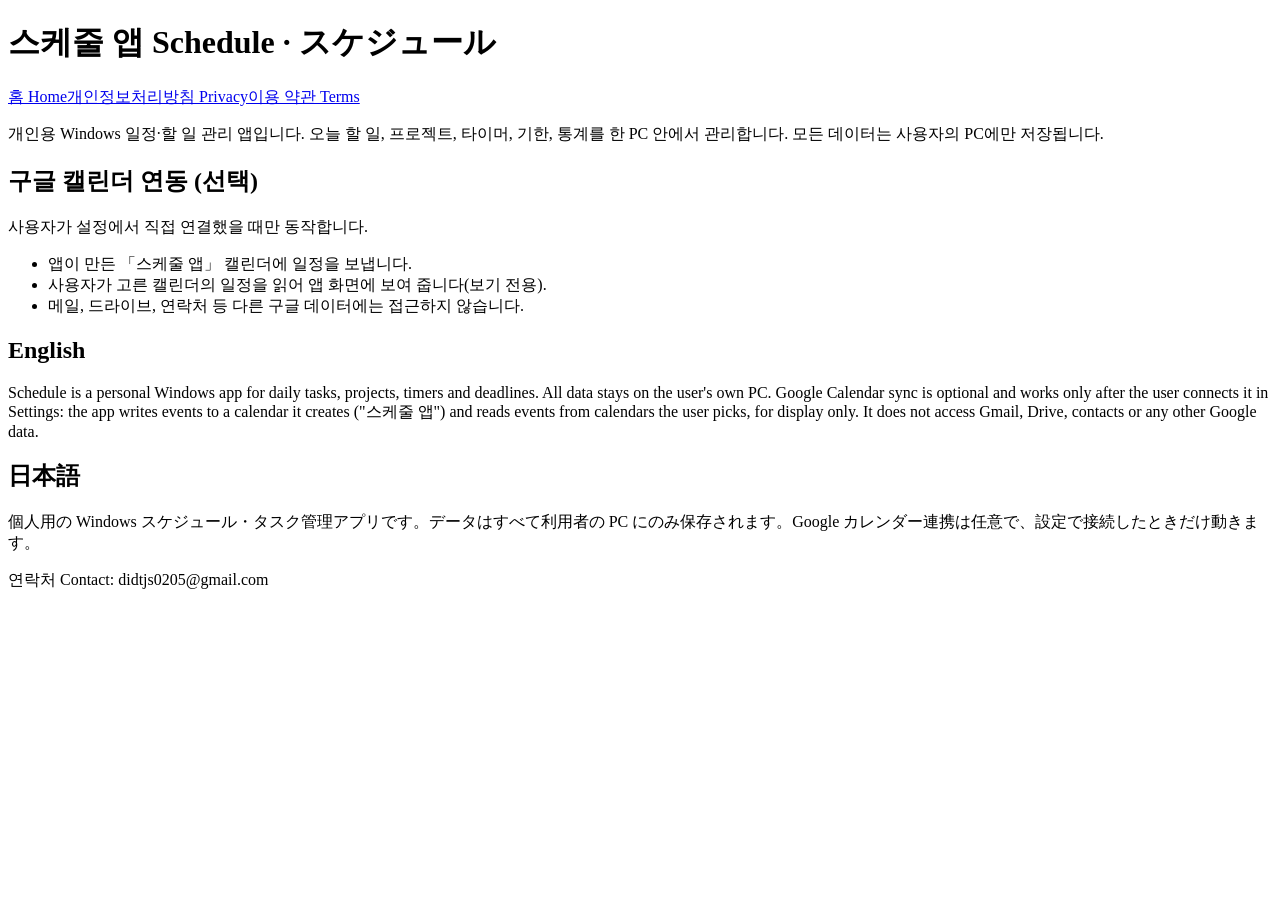
==== index.html @ 0fd7560d "Add index.html" ====
<!doctype html><html lang="ko"><head><meta charset="utf-8"><meta name="viewport" content="width=device-width,initial-scale=1"><title>스케줄 앱 (Schedule)</title><link rel="stylesheet" href="style.css"></head><body>
<h1>스케줄 앱 <span class="lang">Schedule · スケジュール</span></h1><nav><a href="./">홈 Home</a><a href="privacy.html">개인정보처리방침 Privacy</a><a href="terms.html">이용 약관 Terms</a></nav>
<p>개인용 Windows 일정·할 일 관리 앱입니다. 오늘 할 일, 프로젝트, 타이머, 기한, 통계를 한 PC 안에서 관리합니다. 모든 데이터는 사용자의 PC에만 저장됩니다.</p>
<h2>구글 캘린더 연동 (선택)</h2>
<p>사용자가 설정에서 직접 연결했을 때만 동작합니다.</p>
<ul><li>앱이 만든 「스케줄 앱」 캘린더에 일정을 보냅니다.</li><li>사용자가 고른 캘린더의 일정을 읽어 앱 화면에 보여 줍니다(보기 전용).</li><li>메일, 드라이브, 연락처 등 다른 구글 데이터에는 접근하지 않습니다.</li></ul>
<h2>English</h2>
<p>Schedule is a personal Windows app for daily tasks, projects, timers and deadlines. All data stays on the user's own PC. Google Calendar sync is optional and works only after the user connects it in Settings: the app writes events to a calendar it creates ("스케줄 앱") and reads events from calendars the user picks, for display only. It does not access Gmail, Drive, contacts or any other Google data.</p>
<h2>日本語</h2>
<p>個人用の Windows スケジュール・タスク管理アプリです。データはすべて利用者の PC にのみ保存されます。Google カレンダー連携は任意で、設定で接続したときだけ動きます。</p>
<p class="lang">연락처 Contact: didtjs0205@gmail.com</p>
</body></html>
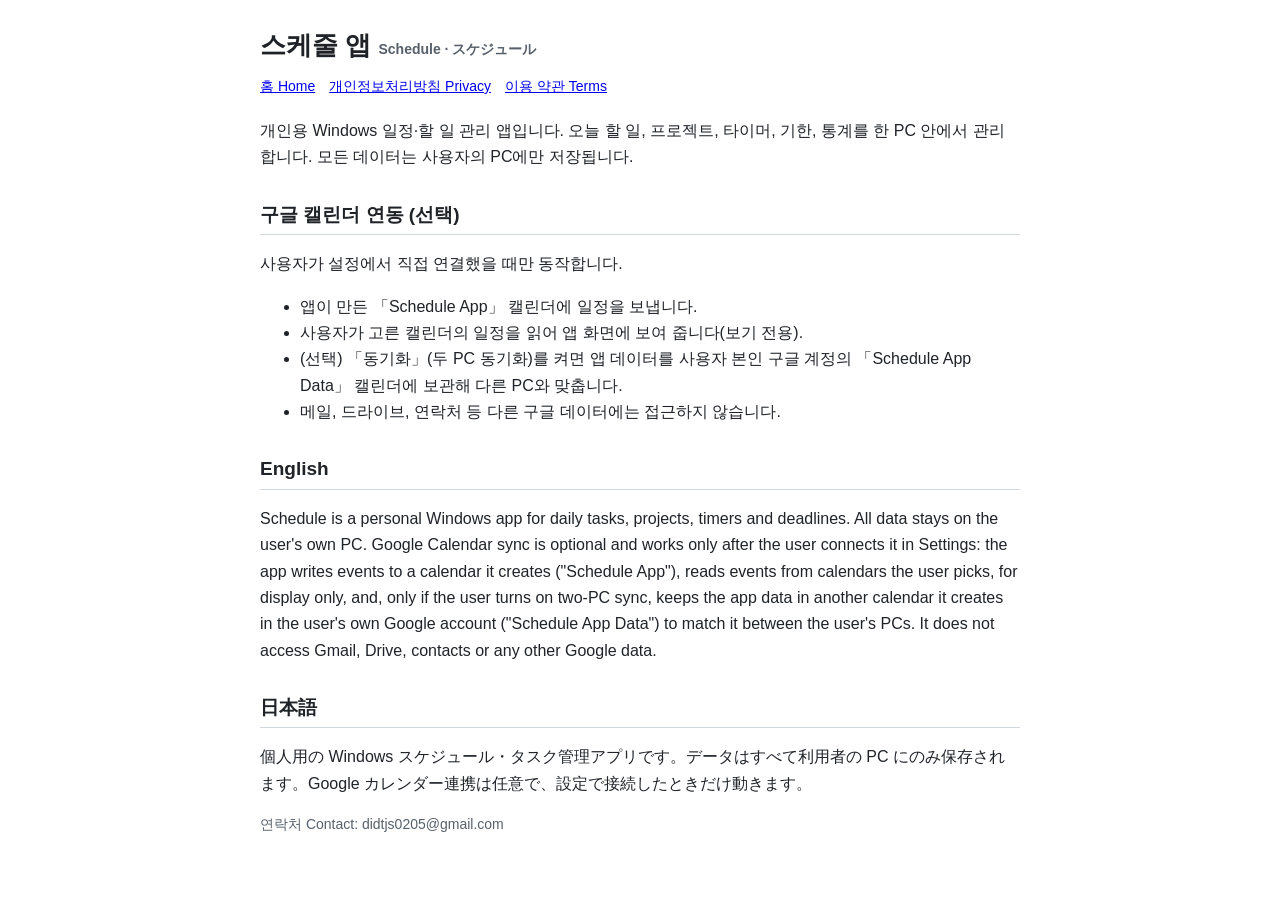
==== commit 5f8b88e7: "방침·홈: 캘린더 이름 Schedule App, 동기화(Schedule App Data) 설명 추가 Co-Authored-By: Claude Opus 5.5 <noreply@ant" ====
--- a/index.html
+++ b/index.html
@@ -3,9 +3,10 @@
 <p>개인용 Windows 일정·할 일 관리 앱입니다. 오늘 할 일, 프로젝트, 타이머, 기한, 통계를 한 PC 안에서 관리합니다. 모든 데이터는 사용자의 PC에만 저장됩니다.</p>
 <h2>구글 캘린더 연동 (선택)</h2>
 <p>사용자가 설정에서 직접 연결했을 때만 동작합니다.</p>
-<ul><li>앱이 만든 「스케줄 앱」 캘린더에 일정을 보냅니다.</li><li>사용자가 고른 캘린더의 일정을 읽어 앱 화면에 보여 줍니다(보기 전용).</li><li>메일, 드라이브, 연락처 등 다른 구글 데이터에는 접근하지 않습니다.</li></ul>
+<ul><li>앱이 만든 「Schedule App」 캘린더에 일정을 보냅니다.</li><li>사용자가 고른 캘린더의 일정을 읽어 앱 화면에 보여 줍니다(보기 전용).</li><li>(선택) 「동기화」(두 PC 동기화)를 켜면 앱 데이터를 사용자 본인 구글 계정의 「Schedule App Data」 캘린더에 보관해 다른 PC와 맞춥니다.</li>
+<li>메일, 드라이브, 연락처 등 다른 구글 데이터에는 접근하지 않습니다.</li></ul>
 <h2>English</h2>
-<p>Schedule is a personal Windows app for daily tasks, projects, timers and deadlines. All data stays on the user's own PC. Google Calendar sync is optional and works only after the user connects it in Settings: the app writes events to a calendar it creates ("스케줄 앱") and reads events from calendars the user picks, for display only. It does not access Gmail, Drive, contacts or any other Google data.</p>
+<p>Schedule is a personal Windows app for daily tasks, projects, timers and deadlines. All data stays on the user's own PC. Google Calendar sync is optional and works only after the user connects it in Settings: the app writes events to a calendar it creates ("Schedule App"), reads events from calendars the user picks, for display only, and, only if the user turns on two-PC sync, keeps the app data in another calendar it creates in the user's own Google account ("Schedule App Data") to match it between the user's PCs. It does not access Gmail, Drive, contacts or any other Google data.</p>
 <h2>日本語</h2>
 <p>個人用の Windows スケジュール・タスク管理アプリです。データはすべて利用者の PC にのみ保存されます。Google カレンダー連携は任意で、設定で接続したときだけ動きます。</p>
 <p class="lang">연락처 Contact: didtjs0205@gmail.com</p>
--- a/style.css
+++ b/style.css
@@ -0,0 +1,4 @@
+body{font-family:"Segoe UI","Malgun Gothic","Meiryo UI",sans-serif;max-width:760px;margin:0 auto;padding:24px 16px;line-height:1.65;color:#1f2328;background:#fff}
+h1{font-size:26px;margin:0 0 4px}h2{font-size:19px;margin-top:28px;border-bottom:1px solid #d0d7de;padding-bottom:4px}
+nav{margin:8px 0 20px;font-size:14px}nav a{margin-right:14px}.lang{color:#57606a;font-size:14px}code{background:#f6f8fa;padding:1px 4px;border-radius:4px}
+@media (prefers-color-scheme:dark){body{background:#0d1117;color:#e6edf3}a{color:#58a6ff}code{background:#161b22}h2{border-color:#30363d}}
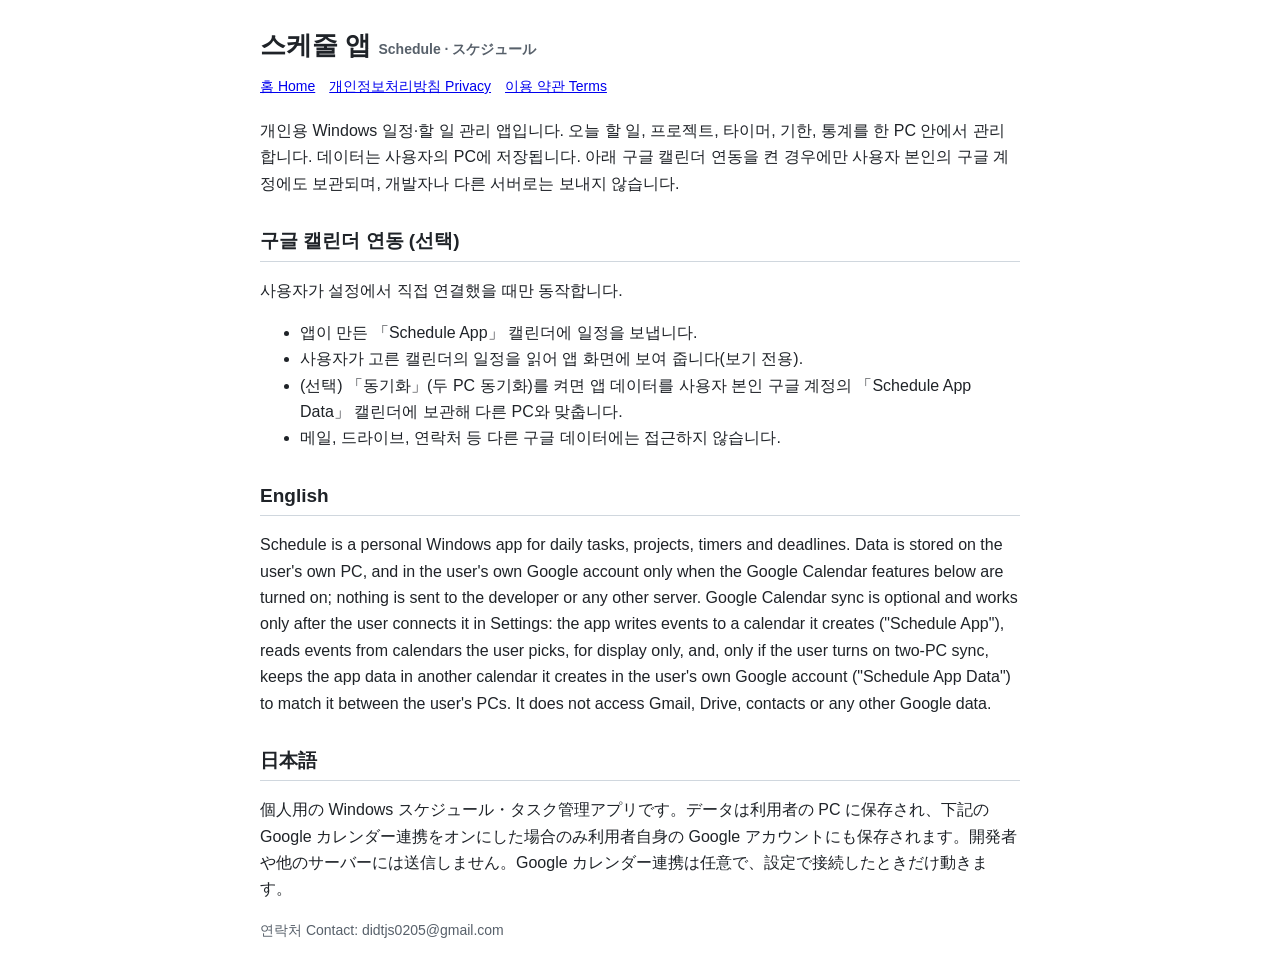
==== commit 45ee7214: "홈: '모든 데이터는 PC에만' 문장을 동기화 설명과 맞춤 Co-Authored-By: Claude Opus 5.5 <noreply@anthropic.com> Claude-Sess" ====
--- a/index.html
+++ b/index.html
@@ -1,13 +1,13 @@
 <!doctype html><html lang="ko"><head><meta charset="utf-8"><meta name="viewport" content="width=device-width,initial-scale=1"><title>스케줄 앱 (Schedule)</title><link rel="stylesheet" href="style.css"></head><body>
 <h1>스케줄 앱 <span class="lang">Schedule · スケジュール</span></h1><nav><a href="./">홈 Home</a><a href="privacy.html">개인정보처리방침 Privacy</a><a href="terms.html">이용 약관 Terms</a></nav>
-<p>개인용 Windows 일정·할 일 관리 앱입니다. 오늘 할 일, 프로젝트, 타이머, 기한, 통계를 한 PC 안에서 관리합니다. 모든 데이터는 사용자의 PC에만 저장됩니다.</p>
+<p>개인용 Windows 일정·할 일 관리 앱입니다. 오늘 할 일, 프로젝트, 타이머, 기한, 통계를 한 PC 안에서 관리합니다. 데이터는 사용자의 PC에 저장됩니다. 아래 구글 캘린더 연동을 켠 경우에만 사용자 본인의 구글 계정에도 보관되며, 개발자나 다른 서버로는 보내지 않습니다.</p>
 <h2>구글 캘린더 연동 (선택)</h2>
 <p>사용자가 설정에서 직접 연결했을 때만 동작합니다.</p>
 <ul><li>앱이 만든 「Schedule App」 캘린더에 일정을 보냅니다.</li><li>사용자가 고른 캘린더의 일정을 읽어 앱 화면에 보여 줍니다(보기 전용).</li><li>(선택) 「동기화」(두 PC 동기화)를 켜면 앱 데이터를 사용자 본인 구글 계정의 「Schedule App Data」 캘린더에 보관해 다른 PC와 맞춥니다.</li>
 <li>메일, 드라이브, 연락처 등 다른 구글 데이터에는 접근하지 않습니다.</li></ul>
 <h2>English</h2>
-<p>Schedule is a personal Windows app for daily tasks, projects, timers and deadlines. All data stays on the user's own PC. Google Calendar sync is optional and works only after the user connects it in Settings: the app writes events to a calendar it creates ("Schedule App"), reads events from calendars the user picks, for display only, and, only if the user turns on two-PC sync, keeps the app data in another calendar it creates in the user's own Google account ("Schedule App Data") to match it between the user's PCs. It does not access Gmail, Drive, contacts or any other Google data.</p>
+<p>Schedule is a personal Windows app for daily tasks, projects, timers and deadlines. Data is stored on the user's own PC, and in the user's own Google account only when the Google Calendar features below are turned on; nothing is sent to the developer or any other server. Google Calendar sync is optional and works only after the user connects it in Settings: the app writes events to a calendar it creates ("Schedule App"), reads events from calendars the user picks, for display only, and, only if the user turns on two-PC sync, keeps the app data in another calendar it creates in the user's own Google account ("Schedule App Data") to match it between the user's PCs. It does not access Gmail, Drive, contacts or any other Google data.</p>
 <h2>日本語</h2>
-<p>個人用の Windows スケジュール・タスク管理アプリです。データはすべて利用者の PC にのみ保存されます。Google カレンダー連携は任意で、設定で接続したときだけ動きます。</p>
+<p>個人用の Windows スケジュール・タスク管理アプリです。データは利用者の PC に保存され、下記の Google カレンダー連携をオンにした場合のみ利用者自身の Google アカウントにも保存されます。開発者や他のサーバーには送信しません。Google カレンダー連携は任意で、設定で接続したときだけ動きます。</p>
 <p class="lang">연락처 Contact: didtjs0205@gmail.com</p>
 </body></html>
